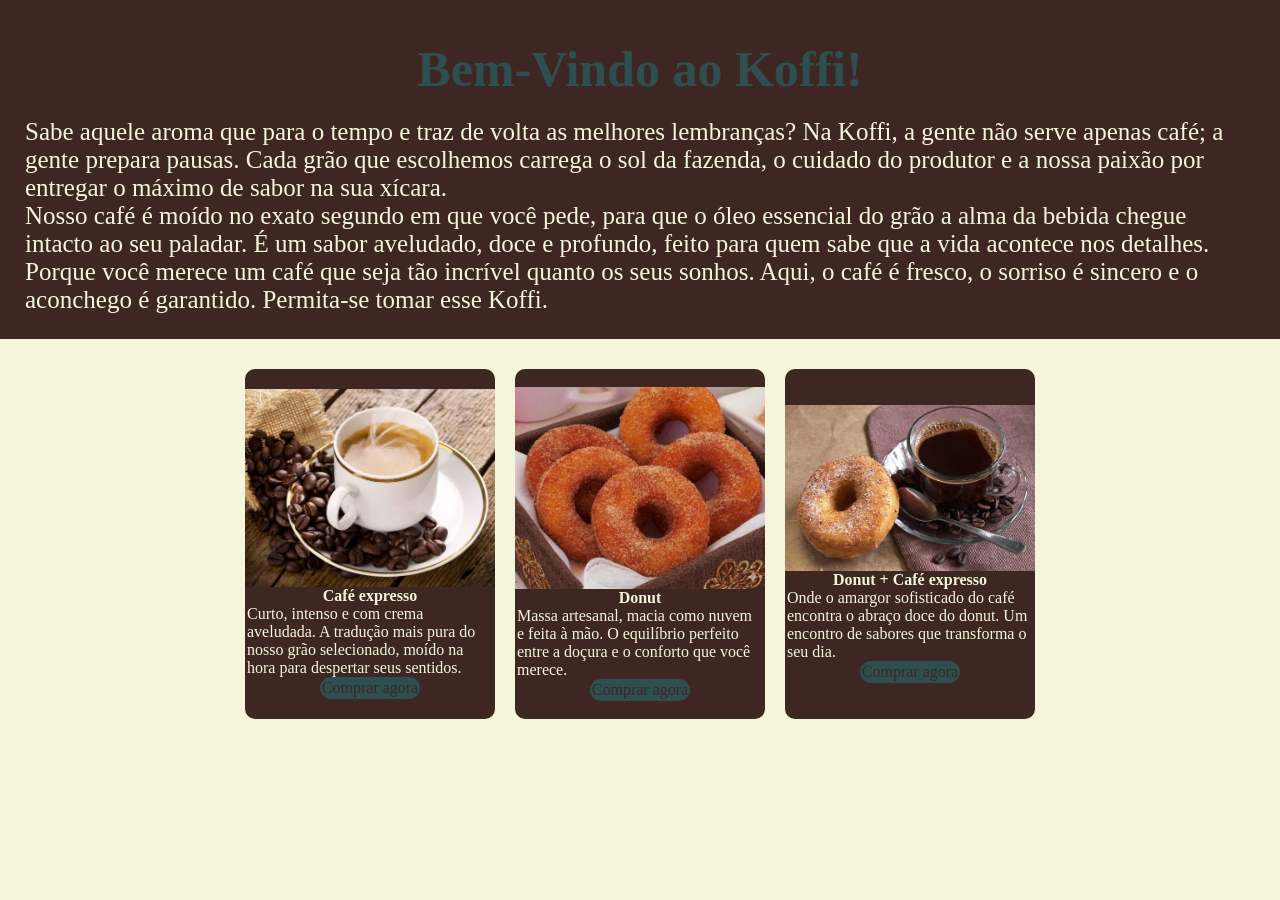
==== index.html @ a8519156 "Meu primeiro commit desse 'site'" ====
<!DOCTYPE html>
<html lang="pt-BR">
<head>
    <meta charset="UTF-8">
    <meta name="viewport" content="width=device-width, initial-scale=1.0">
    <link rel="stylesheet" href="./style.css">
    <title>Koffi</title>
</head>
<body>
    <div class="texto">
        <h1>Bem-Vindo ao Koffi!</h1>
        <p>Sabe aquele aroma que para o tempo e traz de volta as melhores lembranças? Na Koffi, a gente não serve apenas café; a gente prepara pausas. Cada grão que escolhemos carrega o sol da fazenda, o cuidado do produtor e a nossa paixão por entregar o máximo de sabor na sua xícara.</p>
        <p>Nosso café é moído no exato segundo em que você pede, para que o óleo essencial do grão a alma da bebida chegue intacto ao seu paladar. É um sabor aveludado, doce e profundo, feito para quem sabe que a vida acontece nos detalhes. Porque você merece um café que seja tão incrível quanto os seus sonhos. Aqui, o café é fresco, o sorriso é sincero e o aconchego é garantido. Permita-se tomar esse Koffi.</p>
    </div>
    <main>
        <div class="produtos">
            <article class="card-produto">
                <img src="./imagens/cafe-expresso.jpg">
                <h4>Café expresso</h4>
                <p>Curto, intenso e com crema aveludada. A tradução mais pura do nosso grão selecionado, moído na hora para despertar seus sentidos.</p>
                <a href="#">Comprar agora</a>
            </article>

            <article class="card-produto">
                <img src="./imagens/Donut.png">
                <h4>Donut</h4>
                <p>Massa artesanal, macia como nuvem e feita à mão. O equilíbrio perfeito entre a doçura e o conforto que você merece.</p>
                <a href="#">Comprar agora</a>
            </article>

            <article class="card-produto">
                <img src="./imagens/donut-cafe.jpg">
                <h4>Donut + Café expresso</h4>
                <p>Onde o amargor sofisticado do café encontra o abraço doce do donut. Um encontro de sabores que transforma o seu dia.</p>
                <a href="#">Comprar agora</a>
            </article>
        </div>
        <div>
            <!--<form>
                <input type="text" placeholder="">
            </form>-->
        </div>
    </main>
</body>
</html>
---- style.css ----
* {
    margin: 0;
    padding: 0;
    box-sizing: border-box;
}

body {
    background-color: #F5F5DC;
    color: #3E2723;
}
/*#2E4F4F*/  

.texto {
    background-color: #3E2723;
    color: #F5F5DC;
    display: flex;
    align-items: center;
    justify-content: center;
    flex-direction: column;
    margin-bottom: 30px;
    font-size: 25px; 
    padding: 25px;
}

.texto h1 {
    color: #2E4F4F;
    font-size: 50px;
    text-align: center;
    margin-top: 15px;
    margin-bottom: 20px;
}
.texto p {
    
}
.produtos {
    display: flex;
    align-items: center;
    justify-content: center;
    flex-direction: row;
    gap: 20px;
}

.card-produto {
    border: solid 2px #3E2723;
    background-color: #3E2723;
    color: #F5F5DC;
    width: 250px;
    height: 350px;
    display: flex;
    align-items: center;
    justify-content: center;
    flex-direction: column;
    border-radius: 10px;
}

.card-produto img{
    width: 250px;
}
.card-produto a{
    color: #3E2723;
    background-color: #2E4F4F;
    border: solid 2px #2E4F4F;
    border-radius: 20px;
    text-decoration: none;
}
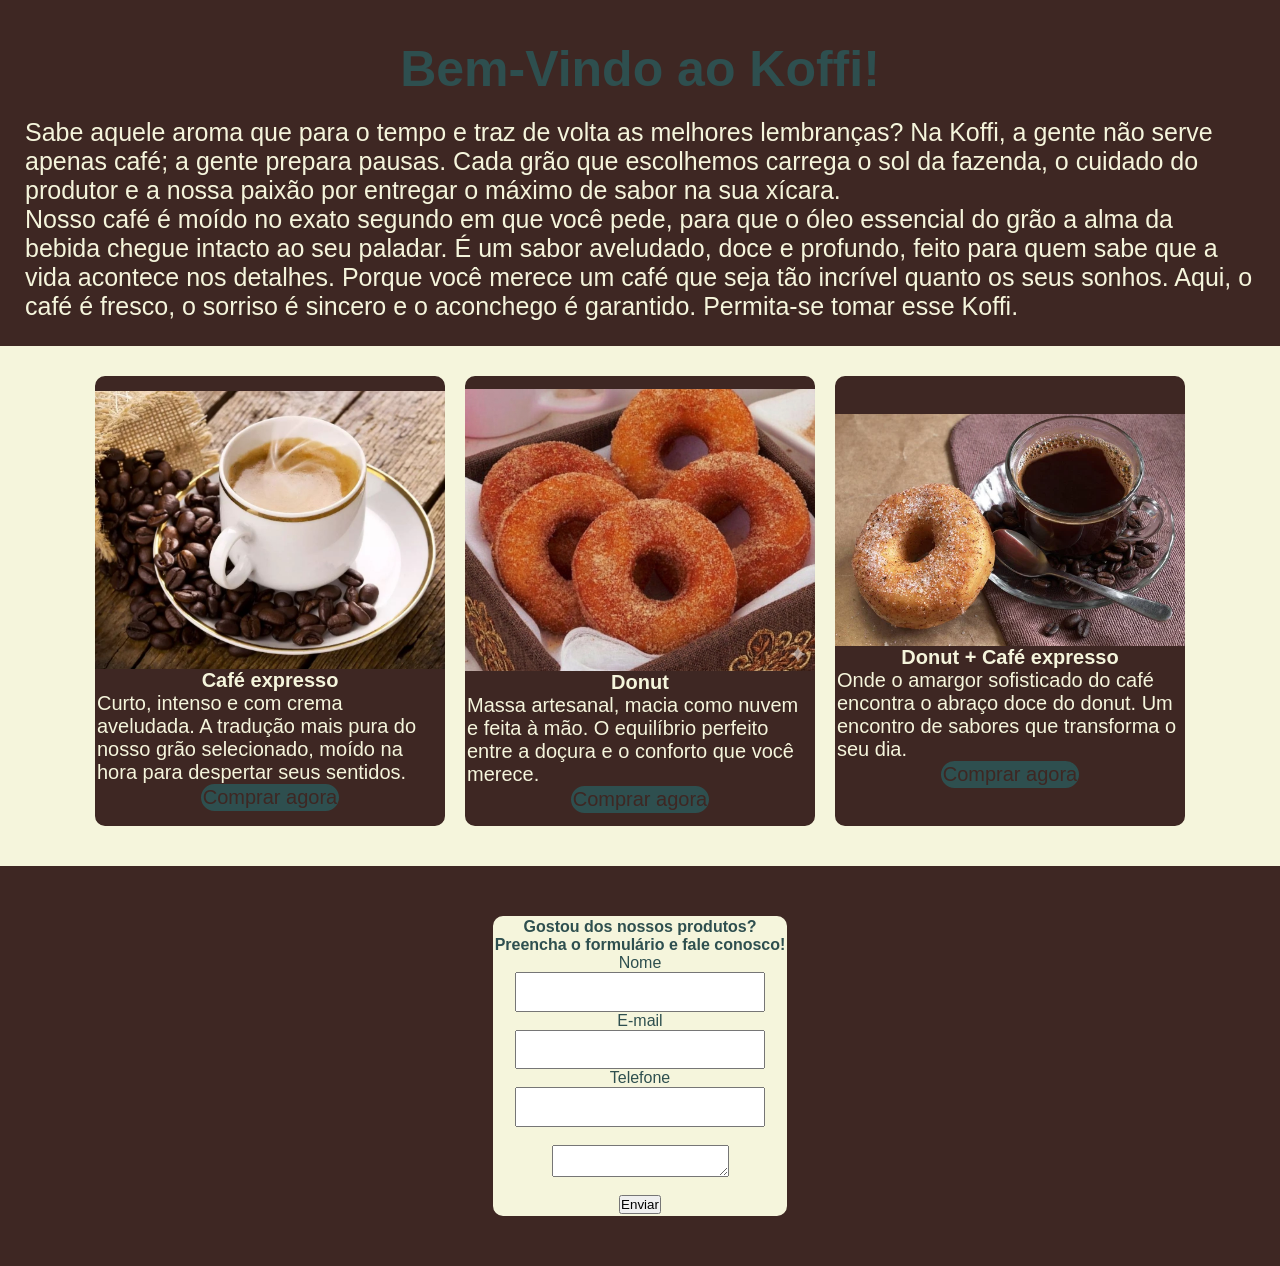
==== commit 512abb17: "Adicionei e estilizei o formulário de contato" ====
--- a/index.html
+++ b/index.html
@@ -35,10 +35,24 @@
                 <a href="#">Comprar agora</a>
             </article>
         </div>
-        <div>
-            <!--<form>
-                <input type="text" placeholder="">
-            </form>-->
+        <div class="parte-formulario">
+            <form class="formulario">
+                <h4>Gostou dos nossos produtos?</h4>
+                <h4>Preencha o formulário e fale conosco!</h4>
+
+                <p>Nome</p>
+                <input type="text">
+
+                <p>E-mail</p>
+                <input type="email">
+
+                <p>Telefone</p>
+                <input type="tel"><br>
+
+                <textarea name="Descrição"></textarea><br>
+                <button type="button">Enviar</button>
+                
+            </form>
         </div>
     </main>
 </body>
--- a/style.css
+++ b/style.css
@@ -7,6 +7,7 @@
 body {
     background-color: #F5F5DC;
     color: #3E2723;
+    font-family: Arial, Helvetica, sans-serif;
 }
 /*#2E4F4F*/  
 
@@ -29,9 +30,7 @@
     margin-top: 15px;
     margin-bottom: 20px;
 }
-.texto p {
-    
-}
+
 .produtos {
     display: flex;
     align-items: center;
@@ -44,22 +43,60 @@
     border: solid 2px #3E2723;
     background-color: #3E2723;
     color: #F5F5DC;
-    width: 250px;
-    height: 350px;
+    width: 350px;
+    height: 450px;
     display: flex;
     align-items: center;
     justify-content: center;
     flex-direction: column;
     border-radius: 10px;
+    margin-bottom: 40px;
+    font-size: 20px;
 }
 
 .card-produto img{
-    width: 250px;
+    width: 350px;
+    height: 300;
 }
+
 .card-produto a{
     color: #3E2723;
     background-color: #2E4F4F;
     border: solid 2px #2E4F4F;
     border-radius: 20px;
     text-decoration: none;
+}
+
+.parte-formulario {
+    background-color: #3E2723;
+    width: 100%;
+    height: 400px;
+    display: flex;
+    justify-content: center;
+    align-items: center;
+    flex-direction: column;
+}
+
+.formulario {
+    background-color: #F5F5DC;
+    border: solid 2px #F5F5DC;
+    color: #2E4F4F;
+    border-radius: 10px;
+    height: 300px;
+    display: flex;
+    align-items: center;
+    justify-content: center;
+    flex-direction: column;
+}
+
+.formulario form {
+    display: flex;
+    align-items: center;
+    justify-content: center;
+    flex-direction: column;
+}
+
+.formulario input {
+    height: 40px;
+    width: 250px;
 }
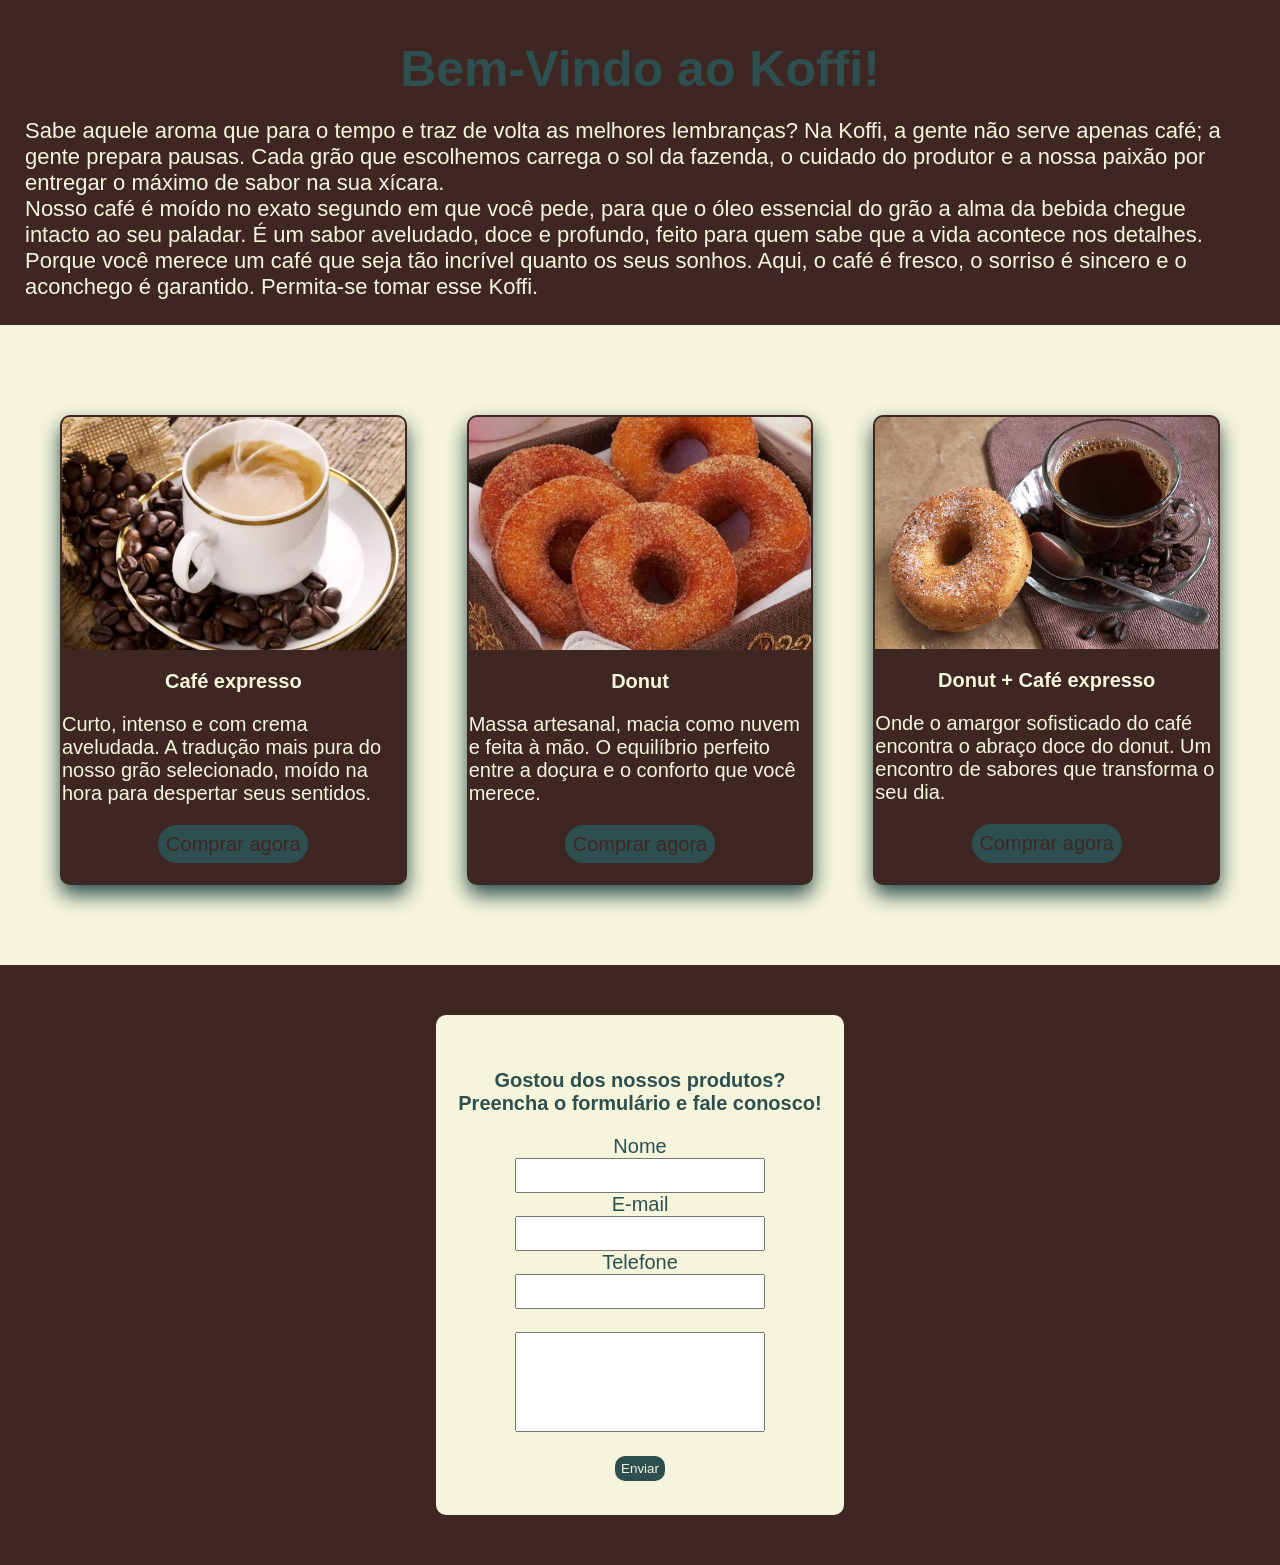
==== commit d743e73e: "Cards ajustados" ====
--- a/index.html
+++ b/index.html
@@ -37,8 +37,10 @@
         </div>
         <div class="parte-formulario">
             <form class="formulario">
-                <h4>Gostou dos nossos produtos?</h4>
-                <h4>Preencha o formulário e fale conosco!</h4>
+                <div class="texto-formulario">
+                    <h4>Gostou dos nossos produtos?</h4>
+                    <h4>Preencha o formulário e fale conosco!</h4>
+                </div>
 
                 <p>Nome</p>
                 <input type="text">
@@ -50,8 +52,9 @@
                 <input type="tel"><br>
 
                 <textarea name="Descrição"></textarea><br>
-                <button type="button">Enviar</button>
-                
+                <section>
+                    <button type="button">Enviar</button>
+                </section>
             </form>
         </div>
     </main>
--- a/style.css
+++ b/style.css
@@ -19,7 +19,7 @@
     justify-content: center;
     flex-direction: column;
     margin-bottom: 30px;
-    font-size: 25px; 
+    font-size: 22px; 
     padding: 25px;
 }
 
@@ -37,6 +37,7 @@
     justify-content: center;
     flex-direction: row;
     gap: 20px;
+    padding: 40px;
 }
 
 .card-produto {
@@ -44,37 +45,60 @@
     background-color: #3E2723;
     color: #F5F5DC;
     width: 350px;
-    height: 450px;
+    height: 470px;
     display: flex;
     align-items: center;
-    justify-content: center;
+    justify-content: flex-start;
+    overflow: hidden;
     flex-direction: column;
     border-radius: 10px;
+    margin: 20px;
     margin-bottom: 40px;
     font-size: 20px;
+    box-shadow: 0 10px 20px #2E4F4F;
+    transition: transform 0.3s ease;
+}
+
+.card-produto:hover {
+    transform: scale(1.1);
+    box-shadow: 0 12px 24px #2E4F4F;
 }
 
 .card-produto img{
     width: 350px;
-    height: 300;
+    height: 50%;
+    object-fit: cover;
 }
 
-.card-produto a{
+.card-produto a {
     color: #3E2723;
     background-color: #2E4F4F;
     border: solid 2px #2E4F4F;
     border-radius: 20px;
+    width: 150px;
+    height: 50px;
+    display: flex;
+    align-items: center;
+    justify-content: center;
     text-decoration: none;
+    text-align: center;
+    margin: 20px;
+}
+
+.card-produto h4 {
+    text-align: center;
+    padding: 20px;
 }
 
 .parte-formulario {
     background-color: #3E2723;
     width: 100%;
-    height: 400px;
+    height: 600px;
     display: flex;
     justify-content: center;
     align-items: center;
     flex-direction: column;
+    font-size: 20px;
 }
 
 .formulario {
@@ -82,11 +106,16 @@
     border: solid 2px #F5F5DC;
     color: #2E4F4F;
     border-radius: 10px;
-    height: 300px;
+    height: 500px;
     display: flex;
     align-items: center;
     justify-content: center;
     flex-direction: column;
+}
+
+.texto-formulario {
+    padding: 20px;
+    text-align: center;
 }
 
 .formulario form {
@@ -97,6 +126,21 @@
 }
 
 .formulario input {
-    height: 40px;
+    height: 35px;
     width: 250px;
+}
+
+.formulario textarea {
+    height: 100px;
+    width: 250px;
+    resize: none;
+}
+
+.formulario button {
+    color: #F5F5DC;
+    background-color: #2E4F4F;
+    border: #2E4F4F;
+    height: 25px;
+    width: 50px;
+    border-radius: 10px;
 }
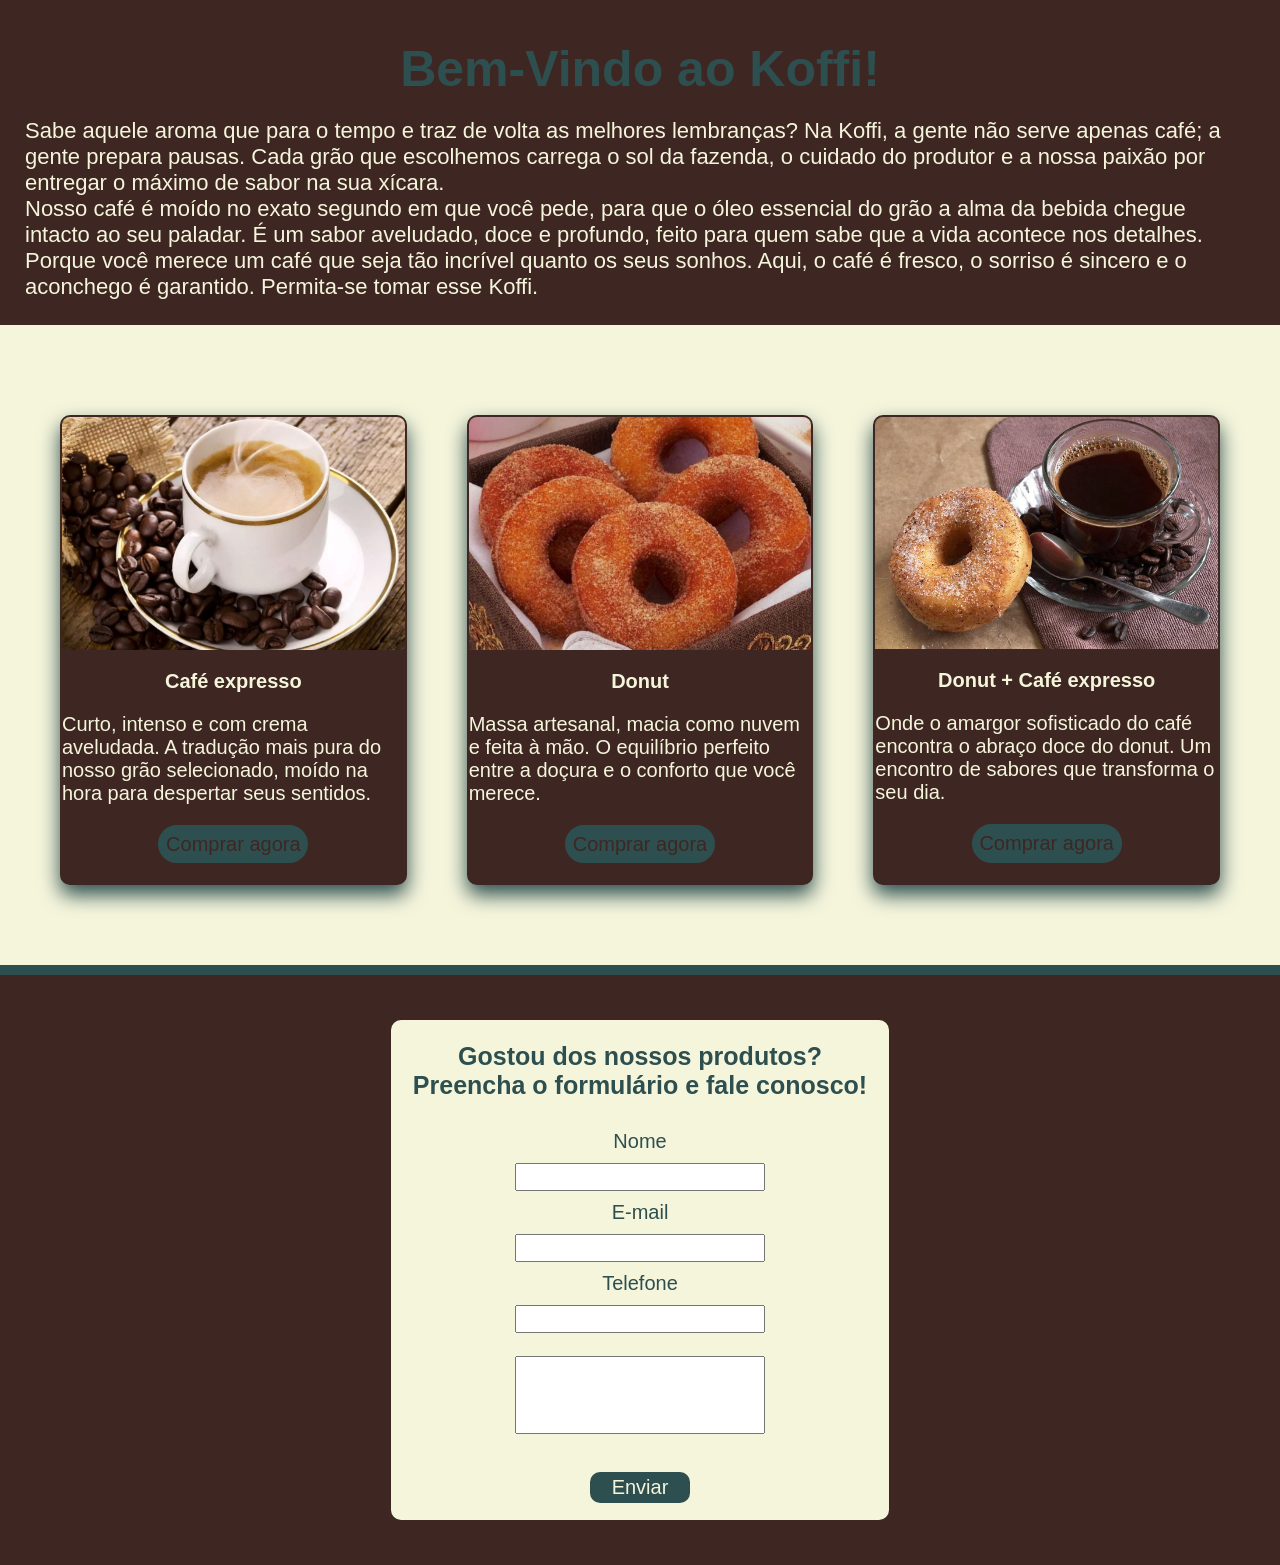
==== commit 637b01e6: "Site finalizado" ====
--- a/index.html
+++ b/index.html
@@ -4,6 +4,7 @@
     <meta charset="UTF-8">
     <meta name="viewport" content="width=device-width, initial-scale=1.0">
     <link rel="stylesheet" href="./style.css">
+    <link rel="icon" type="image/x-icon" href="./imagens/Koffi-Icon.png">
     <title>Koffi</title>
 </head>
 <body>
@@ -52,9 +53,9 @@
                 <input type="tel"><br>
 
                 <textarea name="Descrição"></textarea><br>
-                <section>
-                    <button type="button">Enviar</button>
-                </section>
+                
+                <button type="submit">Enviar</button>
+                
             </form>
         </div>
     </main>
--- a/style.css
+++ b/style.css
@@ -92,6 +92,7 @@
 
 .parte-formulario {
     background-color: #3E2723;
+    border-top: solid 10px #2E4F4F;
     width: 100%;
     height: 600px;
     display: flex;
@@ -114,8 +115,13 @@
 }
 
 .texto-formulario {
+    font-size: 25px;
     padding: 20px;
     text-align: center;
+}
+
+.formulario p {
+    padding: 10px;
 }
 
 .formulario form {
@@ -140,7 +146,9 @@
     color: #F5F5DC;
     background-color: #2E4F4F;
     border: #2E4F4F;
-    height: 25px;
-    width: 50px;
+    height: 40px;
+    width: 100px;
     border-radius: 10px;
+    margin: 15px;
+    font-size: 20px;
 }
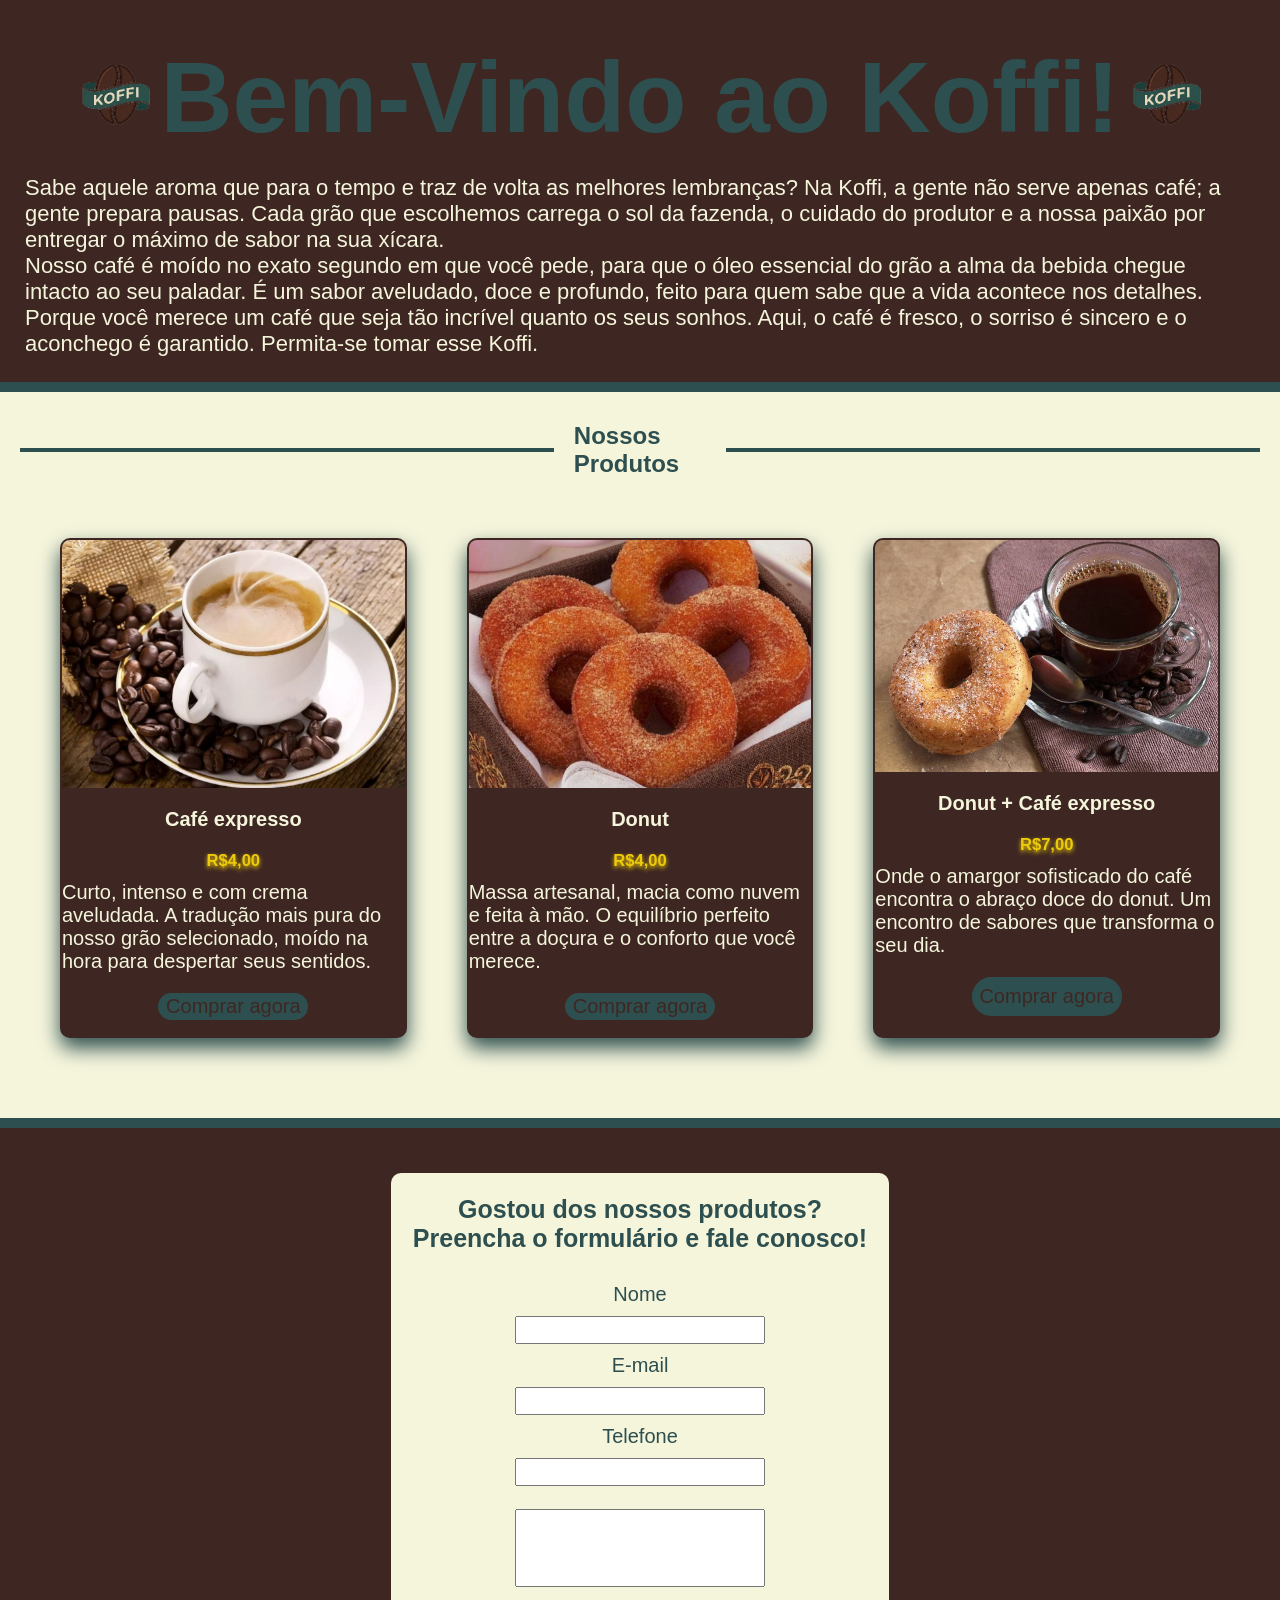
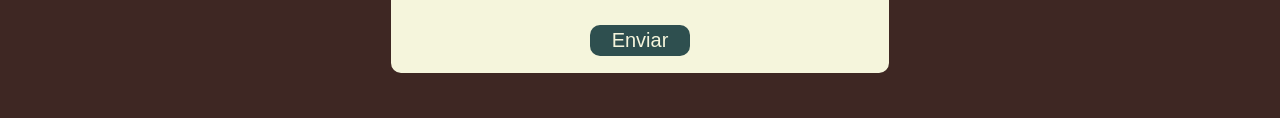
==== commit 708051a6: "Adicionei umas coisas que eu achei interessante colocar no site" ====
--- a/index.html
+++ b/index.html
@@ -8,16 +8,29 @@
     <title>Koffi</title>
 </head>
 <body>
-    <div class="texto">
-        <h1>Bem-Vindo ao Koffi!</h1>
+    <div class="cabecalho">
+        <div class="titulo">
+            <img src="./imagens/Koffi-Icon.png">
+            <h1>Bem-Vindo ao Koffi!</h1>
+            <img src="./imagens/Koffi-Icon.png">
+        </div>
+    
         <p>Sabe aquele aroma que para o tempo e traz de volta as melhores lembranças? Na Koffi, a gente não serve apenas café; a gente prepara pausas. Cada grão que escolhemos carrega o sol da fazenda, o cuidado do produtor e a nossa paixão por entregar o máximo de sabor na sua xícara.</p>
         <p>Nosso café é moído no exato segundo em que você pede, para que o óleo essencial do grão a alma da bebida chegue intacto ao seu paladar. É um sabor aveludado, doce e profundo, feito para quem sabe que a vida acontece nos detalhes. Porque você merece um café que seja tão incrível quanto os seus sonhos. Aqui, o café é fresco, o sorriso é sincero e o aconchego é garantido. Permita-se tomar esse Koffi.</p>
     </div>
+
     <main>
+        <div class="titulo-produtos">
+            <div class="linha-titulo"></div>
+            <h2>Nossos Produtos</h2>
+            <div class="linha-titulo"></div>
+        </div>
+
         <div class="produtos">
             <article class="card-produto">
                 <img src="./imagens/cafe-expresso.jpg">
                 <h4>Café expresso</h4>
+                <h5>R$4,00</h5>
                 <p>Curto, intenso e com crema aveludada. A tradução mais pura do nosso grão selecionado, moído na hora para despertar seus sentidos.</p>
                 <a href="#">Comprar agora</a>
             </article>
@@ -25,6 +38,7 @@
             <article class="card-produto">
                 <img src="./imagens/Donut.png">
                 <h4>Donut</h4>
+                <h5>R$4,00</h5>
                 <p>Massa artesanal, macia como nuvem e feita à mão. O equilíbrio perfeito entre a doçura e o conforto que você merece.</p>
                 <a href="#">Comprar agora</a>
             </article>
@@ -32,6 +46,7 @@
             <article class="card-produto">
                 <img src="./imagens/donut-cafe.jpg">
                 <h4>Donut + Café expresso</h4>
+                <h5>R$7,00</h5>
                 <p>Onde o amargor sofisticado do café encontra o abraço doce do donut. Um encontro de sabores que transforma o seu dia.</p>
                 <a href="#">Comprar agora</a>
             </article>
@@ -51,9 +66,7 @@
 
                 <p>Telefone</p>
                 <input type="tel"><br>
-
-                <textarea name="Descrição"></textarea><br>
-                
+                <textarea name="Descrição"></textarea><br>                
                 <button type="submit">Enviar</button>
                 
             </form>
--- a/style.css
+++ b/style.css
@@ -8,10 +8,25 @@
     background-color: #F5F5DC;
     color: #3E2723;
     font-family: Arial, Helvetica, sans-serif;
+}  
+
+.titulo {
+    display: flex;
+    justify-content: center;
+    align-items: center;
+    flex-direction: row;
+    color: #2E4F4F;
+    font-size: 50px;
+    text-align: center;
+    margin-top: 15px;
+    margin-bottom: 20px;
 }
-/*#2E4F4F*/  
 
-.texto {
+.titulo img {
+    height: 100px;
+} 
+
+.cabecalho {
     background-color: #3E2723;
     color: #F5F5DC;
     display: flex;
@@ -21,14 +36,22 @@
     margin-bottom: 30px;
     font-size: 22px; 
     padding: 25px;
+    border-bottom: solid 10px #2E4F4F;
 }
 
-.texto h1 {
+.titulo-produtos {
+    display: flex;
+    justify-content: center;
+    align-items: center;
+    flex-direction: row;
     color: #2E4F4F;
-    font-size: 50px;
-    text-align: center;
-    margin-top: 15px;
-    margin-bottom: 20px;
+    margin-top: 30px;
+}
+
+.linha-titulo {
+    border: solid 2px #2E4F4F;
+    width: 800px;
+    margin: 20px;
 }
 
 .produtos {
@@ -45,7 +68,7 @@
     background-color: #3E2723;
     color: #F5F5DC;
     width: 350px;
-    height: 470px;
+    height: 500px;
     display: flex;
     align-items: center;
     justify-content: flex-start;
@@ -68,6 +91,12 @@
     width: 350px;
     height: 50%;
     object-fit: cover;
+}
+
+.card-produto h5{
+    color: #eecb08;
+    text-shadow: 0 2px 4px #eecb08;
+    margin-bottom: 10px;
 }
 
 .card-produto a {
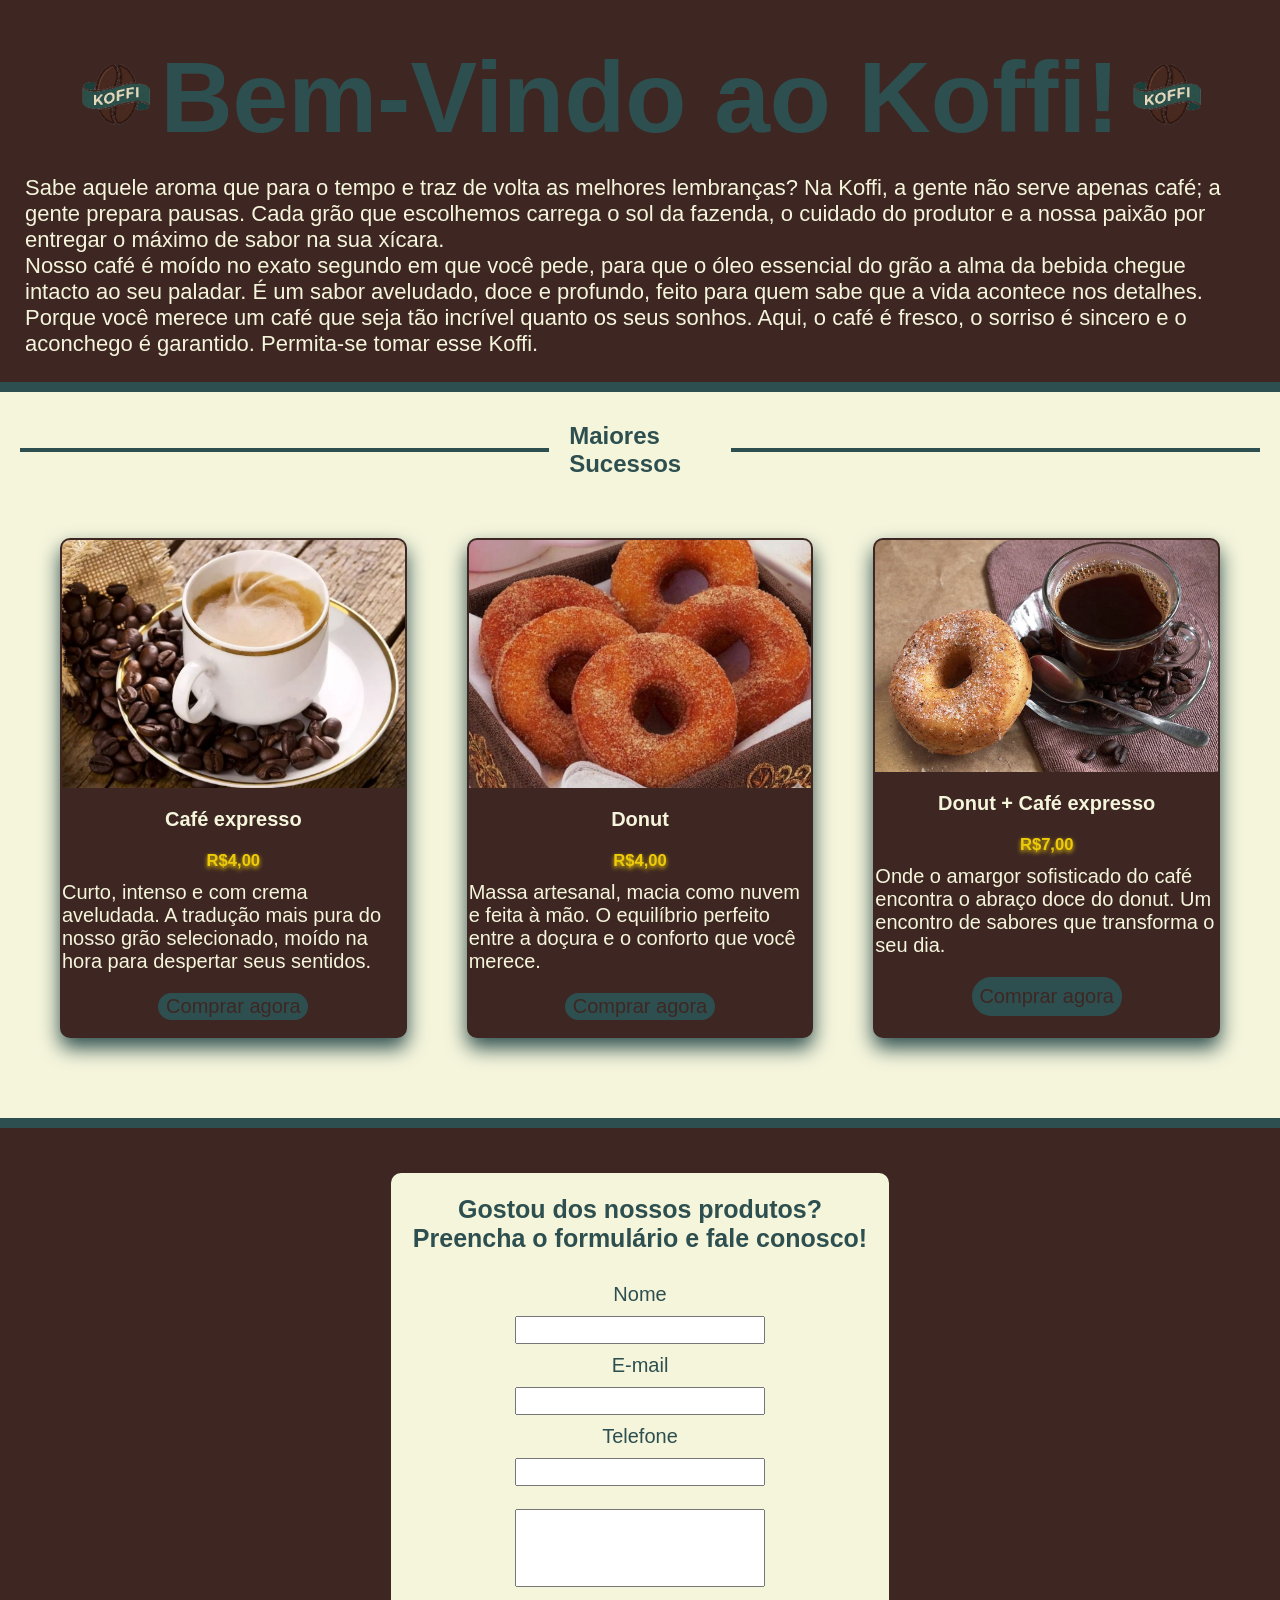
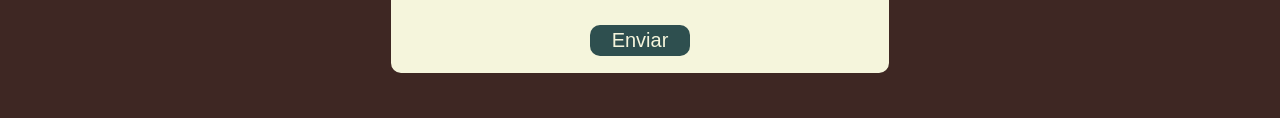
==== commit 8640b044: "Foi pedido mais páginas, aqui é salvando elas no github" ====
--- a/index.html
+++ b/index.html
@@ -8,6 +8,8 @@
     <title>Koffi</title>
 </head>
 <body>
+    <header></header>
+    <nav></nav>
     <div class="cabecalho">
         <div class="titulo">
             <img src="./imagens/Koffi-Icon.png">
@@ -22,7 +24,7 @@
     <main>
         <div class="titulo-produtos">
             <div class="linha-titulo"></div>
-            <h2>Nossos Produtos</h2>
+                <h2>Maiores Sucessos</h2>
             <div class="linha-titulo"></div>
         </div>
 
@@ -32,7 +34,7 @@
                 <h4>Café expresso</h4>
                 <h5>R$4,00</h5>
                 <p>Curto, intenso e com crema aveludada. A tradução mais pura do nosso grão selecionado, moído na hora para despertar seus sentidos.</p>
-                <a href="#">Comprar agora</a>
+                <a href="./paginas/detalhe-produtos/detalhes-cafe.html">Comprar agora</a>
             </article>
 
             <article class="card-produto">
@@ -40,7 +42,7 @@
                 <h4>Donut</h4>
                 <h5>R$4,00</h5>
                 <p>Massa artesanal, macia como nuvem e feita à mão. O equilíbrio perfeito entre a doçura e o conforto que você merece.</p>
-                <a href="#">Comprar agora</a>
+                <a href="./paginas/detalhe-produtos/detalhes-donut.html">Comprar agora</a>
             </article>
 
             <article class="card-produto">
@@ -48,7 +50,7 @@
                 <h4>Donut + Café expresso</h4>
                 <h5>R$7,00</h5>
                 <p>Onde o amargor sofisticado do café encontra o abraço doce do donut. Um encontro de sabores que transforma o seu dia.</p>
-                <a href="#">Comprar agora</a>
+                <a href="./paginas/detalhe-produtos/detalhes-cafe-donut.html">Comprar agora</a>
             </article>
         </div>
         <div class="parte-formulario">
--- a/style.css
+++ b/style.css
@@ -50,7 +50,7 @@
 
 .linha-titulo {
     border: solid 2px #2E4F4F;
-    width: 800px;
+    width: 780px;
     margin: 20px;
 }
 
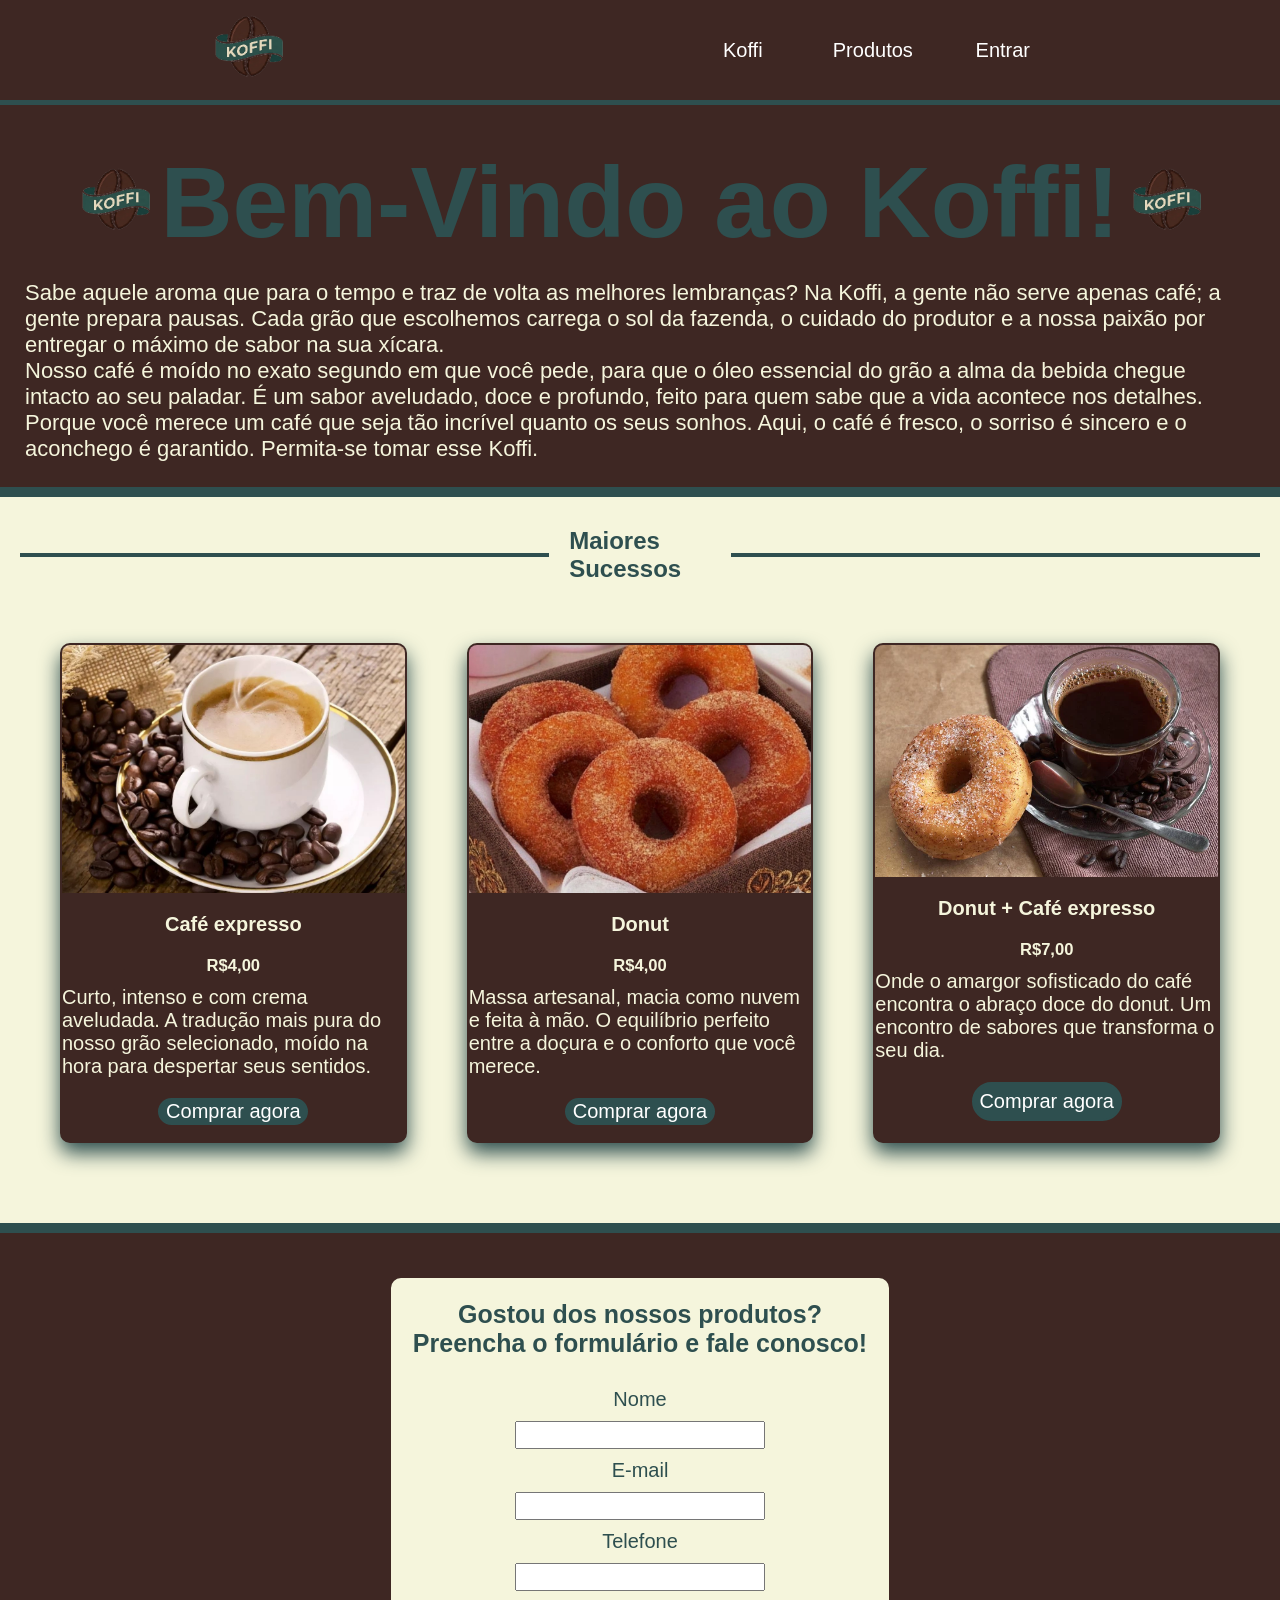
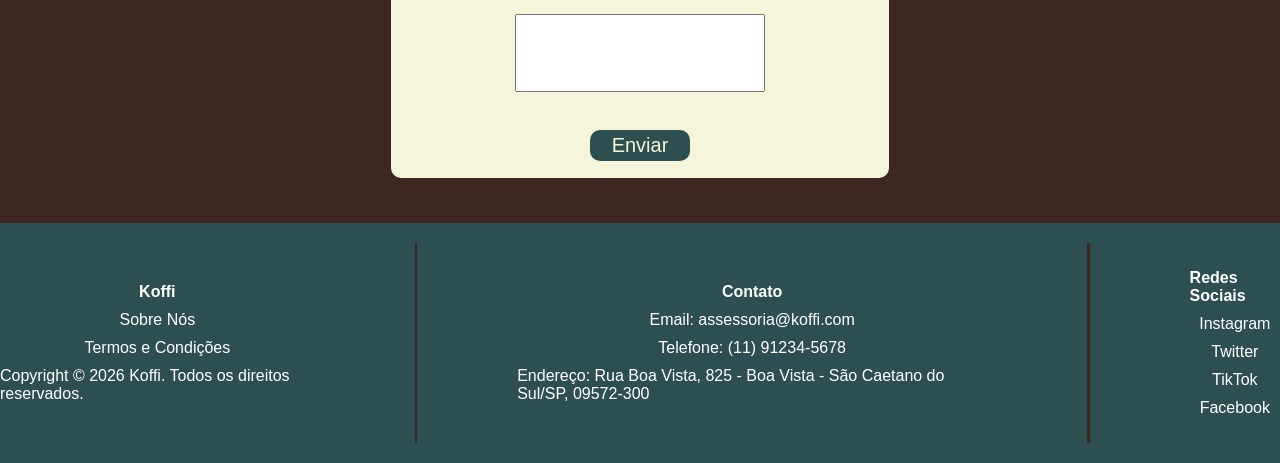
==== commit 490006c6: "Estou ajeitando o cabecalho, fiz o footer e página cadastro/login" ====
--- a/index.html
+++ b/index.html
@@ -8,9 +8,16 @@
     <title>Koffi</title>
 </head>
 <body>
-    <header></header>
-    <nav></nav>
-    <div class="cabecalho">
+    <header class="cabecalho">
+        <img src="./imagens/Koffi-Icon.png" class="imagem-cabecalho">
+        <nav>
+            <span><a href="./index.html">Koffi</a></span>
+            <span><a href="./paginas/produtos/produtos.html">Produtos</a></span>
+            <span><a href="./paginas/cadastro-login/login.html">Entrar</a></span>
+        </nav>
+    </header>
+    
+    <div class="intro-koffi">
         <div class="titulo">
             <img src="./imagens/Koffi-Icon.png">
             <h1>Bem-Vindo ao Koffi!</h1>
@@ -34,7 +41,7 @@
                 <h4>Café expresso</h4>
                 <h5>R$4,00</h5>
                 <p>Curto, intenso e com crema aveludada. A tradução mais pura do nosso grão selecionado, moído na hora para despertar seus sentidos.</p>
-                <a href="./paginas/detalhe-produtos/detalhes-cafe.html">Comprar agora</a>
+                <a href="./paginas/detalhe-produtos/detalhes-cafe.html" class="botao-card">Comprar agora</a>
             </article>
 
             <article class="card-produto">
@@ -42,7 +49,7 @@
                 <h4>Donut</h4>
                 <h5>R$4,00</h5>
                 <p>Massa artesanal, macia como nuvem e feita à mão. O equilíbrio perfeito entre a doçura e o conforto que você merece.</p>
-                <a href="./paginas/detalhe-produtos/detalhes-donut.html">Comprar agora</a>
+                <a href="./paginas/detalhe-produtos/detalhes-donut.html" class="botao-card">Comprar agora</a>
             </article>
 
             <article class="card-produto">
@@ -50,7 +57,7 @@
                 <h4>Donut + Café expresso</h4>
                 <h5>R$7,00</h5>
                 <p>Onde o amargor sofisticado do café encontra o abraço doce do donut. Um encontro de sabores que transforma o seu dia.</p>
-                <a href="./paginas/detalhe-produtos/detalhes-cafe-donut.html">Comprar agora</a>
+                <a href="./paginas/detalhe-produtos/detalhes-cafe-donut.html" class="botao-card">Comprar agora</a>
             </article>
         </div>
         <div class="parte-formulario">
@@ -74,5 +81,34 @@
             </form>
         </div>
     </main>
+    <footer>
+        <div class="footer-completo">
+            <div class="parte-footer">
+                <h4>Koffi</h4>
+                <a href="#">Sobre Nós</a>
+                <a href="#">Termos e Condições</a>
+                <p>Copyright © 2026 Koffi. Todos os direitos reservados.</p>
+            </div>
+
+            <div class="linha-footer" aria-hidden="true"></div>
+
+            <div class="parte-footer">
+                <h4>Contato</h4>
+                <p>Email: assessoria@koffi.com</p>
+                <p>Telefone: (11) 91234-5678</p>
+                <p>Endereço: Rua Boa Vista, 825 - Boa Vista - São Caetano do Sul/SP, 09572-300</p>
+            </div>
+
+            <div class="linha-footer" aria-hidden="true"></div>
+
+            <div class="parte-footer">
+                 <h4>Redes Sociais</h4>
+                 <a href="#">Instagram</a>
+                 <a href="#">Twitter</a>
+                 <a href="#">TikTok</a>
+                 <a href="#">Facebook</a>
+            </div>
+        </div>
+    </footer>
 </body>
 </html>
--- a/style.css
+++ b/style.css
@@ -10,6 +10,39 @@
     font-family: Arial, Helvetica, sans-serif;
 }  
 
+.cabecalho {
+    background-color: #3E2723;
+    border-bottom: solid 5px #2E4F4F;
+    display: flex;
+    align-items: center;
+    justify-content: space-around;
+    flex-direction: row;
+}
+
+.imagem-cabecalho{
+    height: 100px;
+}
+
+.cabecalho a {
+    color: white;
+    display: flex;
+    align-items: center;
+    justify-content: center;
+    text-decoration: none;
+    width: 90px;
+    height: 45px;
+    font-size: 20px;
+    margin-right: 30px;
+}
+
+nav {
+    display: flex;
+    align-items: center;
+    justify-content: center;
+    flex-direction: row;
+    gap: 10px; 
+}
+
 .titulo {
     display: flex;
     justify-content: center;
@@ -26,7 +59,7 @@
     height: 100px;
 } 
 
-.cabecalho {
+.intro-koffi {
     background-color: #3E2723;
     color: #F5F5DC;
     display: flex;
@@ -94,13 +127,12 @@
 }
 
 .card-produto h5{
-    color: #eecb08;
-    text-shadow: 0 2px 4px #eecb08;
+    color: #F5F5DC;
     margin-bottom: 10px;
 }
 
-.card-produto a {
-    color: #3E2723;
+.botao-card {
+    color: white;
     background-color: #2E4F4F;
     border: solid 2px #2E4F4F;
     border-radius: 20px;
@@ -112,8 +144,12 @@
     text-decoration: none;
     text-align: center;
     margin: 20px;
-}
-
+    transition: transform 0.3s ease;
+}
+
+.botao-card:hover {
+    transform: scale(1.1);
+}
 .card-produto h4 {
     text-align: center;
     padding: 20px;
@@ -180,4 +216,38 @@
     border-radius: 10px;
     margin: 15px;
     font-size: 20px;
+}
+
+/*FOOTER*/
+
+.footer-completo {
+    background-color: #2E4F4F;
+    color: white;
+    display: flex;
+    align-items: center;
+    justify-content: center;
+    flex-direction: row;
+}
+
+.parte-footer {
+    display: flex;
+    align-items: center;
+    justify-content: center;
+    flex-direction: column;
+    gap: 10px;
+}
+
+.parte-footer a {
+    color: white;
+    text-decoration: none;
+}
+
+.linha-footer {
+    background-color: #3E2723;
+    width: 3px;
+    height: 200px;
+    margin-top: 20px;
+    margin-left: 100px;
+    margin-right: 100px;
+    margin-bottom: 20px;
 }
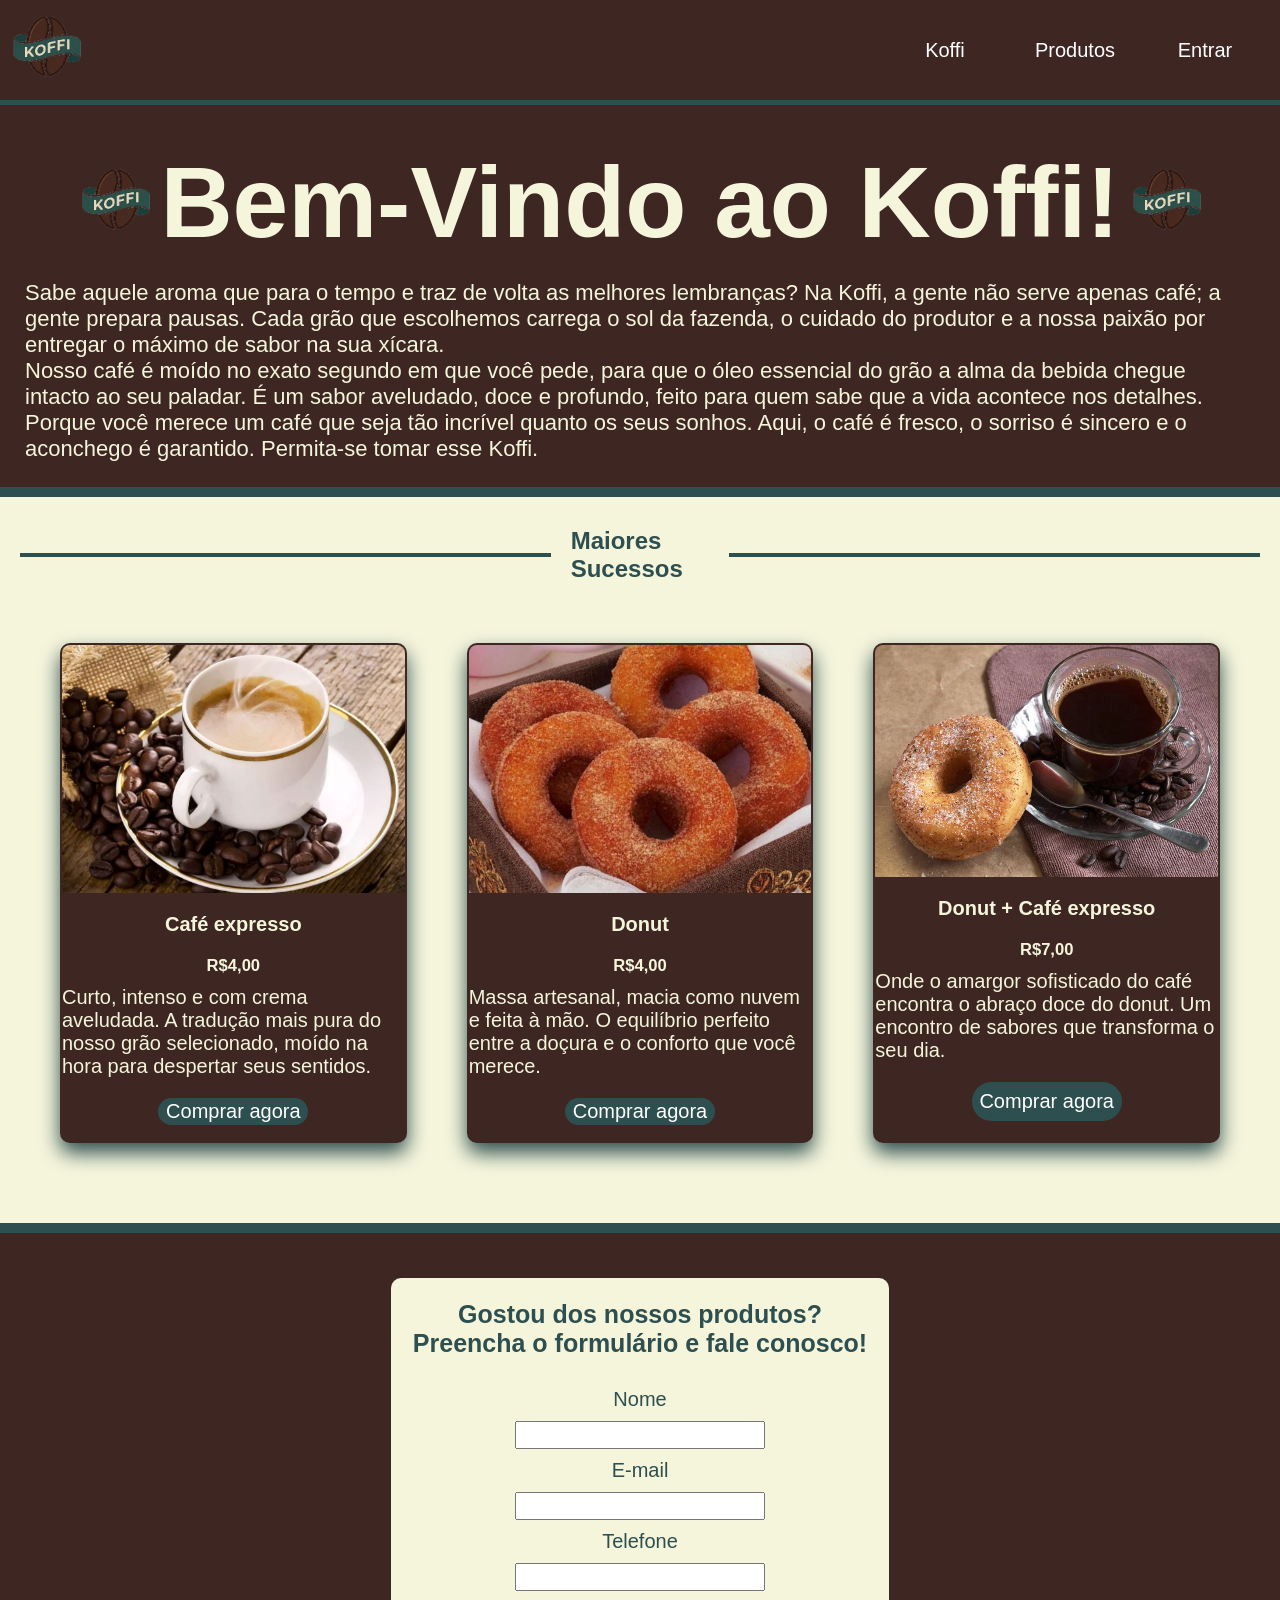
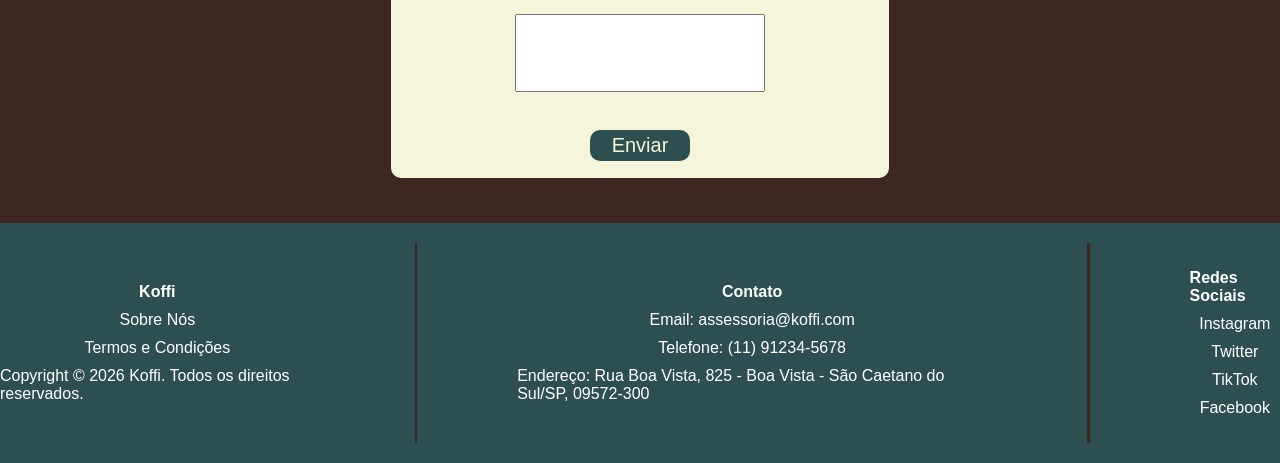
==== commit 3a5dddf7: "Estilizei o cabeçalho" ====
--- a/index.html
+++ b/index.html
@@ -11,9 +11,9 @@
     <header class="cabecalho">
         <img src="./imagens/Koffi-Icon.png" class="imagem-cabecalho">
         <nav>
-            <span><a href="./index.html">Koffi</a></span>
-            <span><a href="./paginas/produtos/produtos.html">Produtos</a></span>
-            <span><a href="./paginas/cadastro-login/login.html">Entrar</a></span>
+            <span><a href="./index.html" class="botao-cabecalho">Koffi</a></span>
+            <span><a href="./paginas/produtos/produtos.html" class="botao-cabecalho">Produtos</a></span>
+            <span><a href="./paginas/cadastro-login/login.html" class="botao-cabecalho">Entrar</a></span>
         </nav>
     </header>
     
--- a/style.css
+++ b/style.css
@@ -15,7 +15,7 @@
     border-bottom: solid 5px #2E4F4F;
     display: flex;
     align-items: center;
-    justify-content: space-around;
+    justify-content: space-between;
     flex-direction: row;
 }
 
@@ -41,6 +41,15 @@
     justify-content: center;
     flex-direction: row;
     gap: 10px; 
+    
+}
+
+.botao-cabecalho {
+    transition: transform 0.3s ease;
+}
+
+.botao-cabecalho:hover {
+    transform: scale(1.1);
 }
 
 .titulo {
@@ -48,7 +57,7 @@
     justify-content: center;
     align-items: center;
     flex-direction: row;
-    color: #2E4F4F;
+    color: #F5F5DC;
     font-size: 50px;
     text-align: center;
     margin-top: 15px;
@@ -83,7 +92,7 @@
 
 .linha-titulo {
     border: solid 2px #2E4F4F;
-    width: 780px;
+    width: 800px;
     margin: 20px;
 }
 
@@ -150,6 +159,7 @@
 .botao-card:hover {
     transform: scale(1.1);
 }
+
 .card-produto h4 {
     text-align: center;
     padding: 20px;
